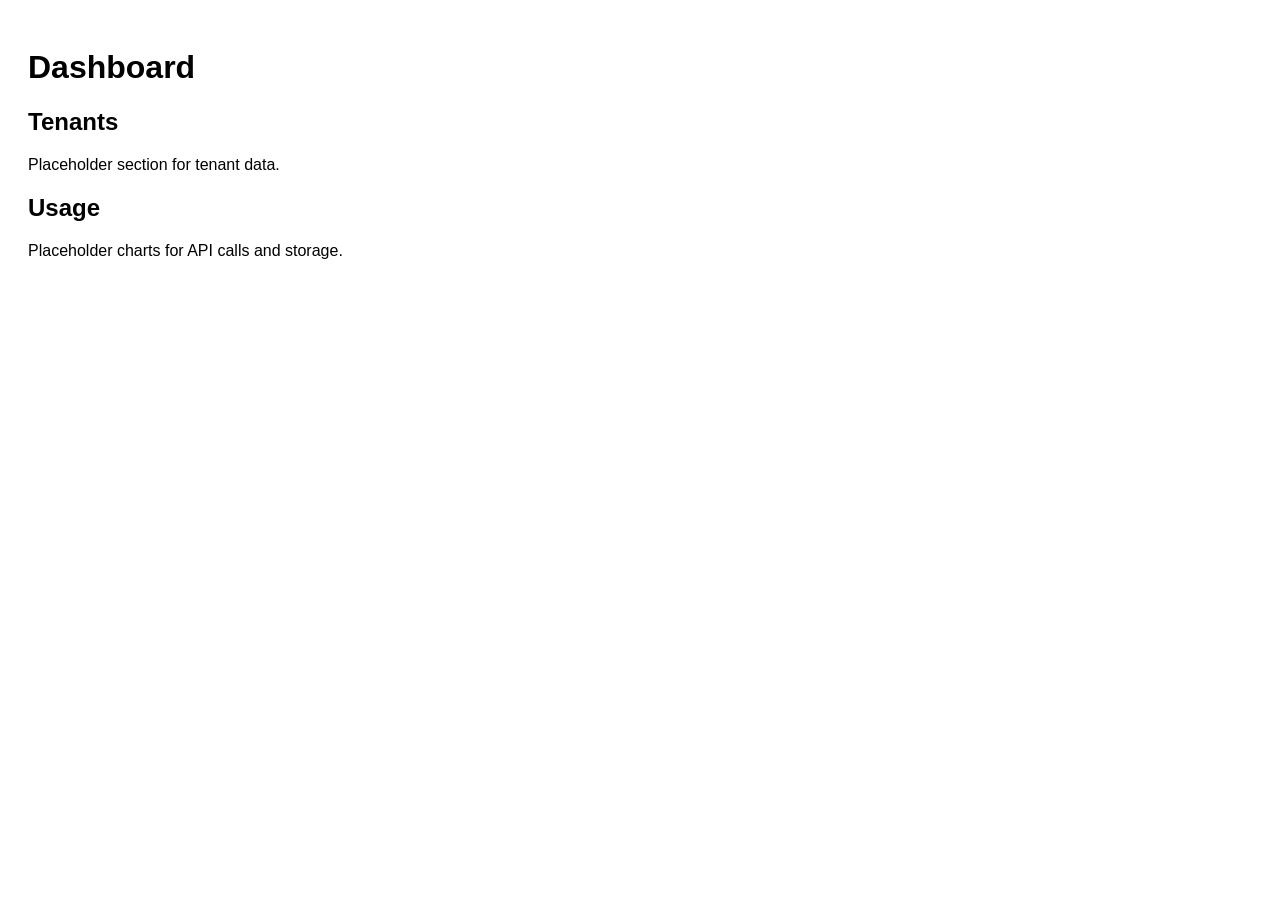
==== frontend/dashboard.html @ 9f78e93d "initial scaffold" ====
<!DOCTYPE html>
<html lang="en">
<head>
	<meta charset="UTF-8">
	<meta name="viewport" content="width=device-width, initial-scale=1.0">
	<title>Workspace Dashboard</title>
	<link rel="stylesheet" href="styles.css">
</head>
<body>
	<main class="container">
		<h1>Dashboard</h1>
		<section class="card">
			<h2>Tenants</h2>
			<p>Placeholder section for tenant data.</p>
		</section>
		<section class="card">
			<h2>Usage</h2>
			<p>Placeholder charts for API calls and storage.</p>
		</section>
	</main>
</body>
</html>
---- frontend/styles.css ----
body { font-family: Arial, sans-serif; padding: 20px; }
button { padding: 10px 14px; }
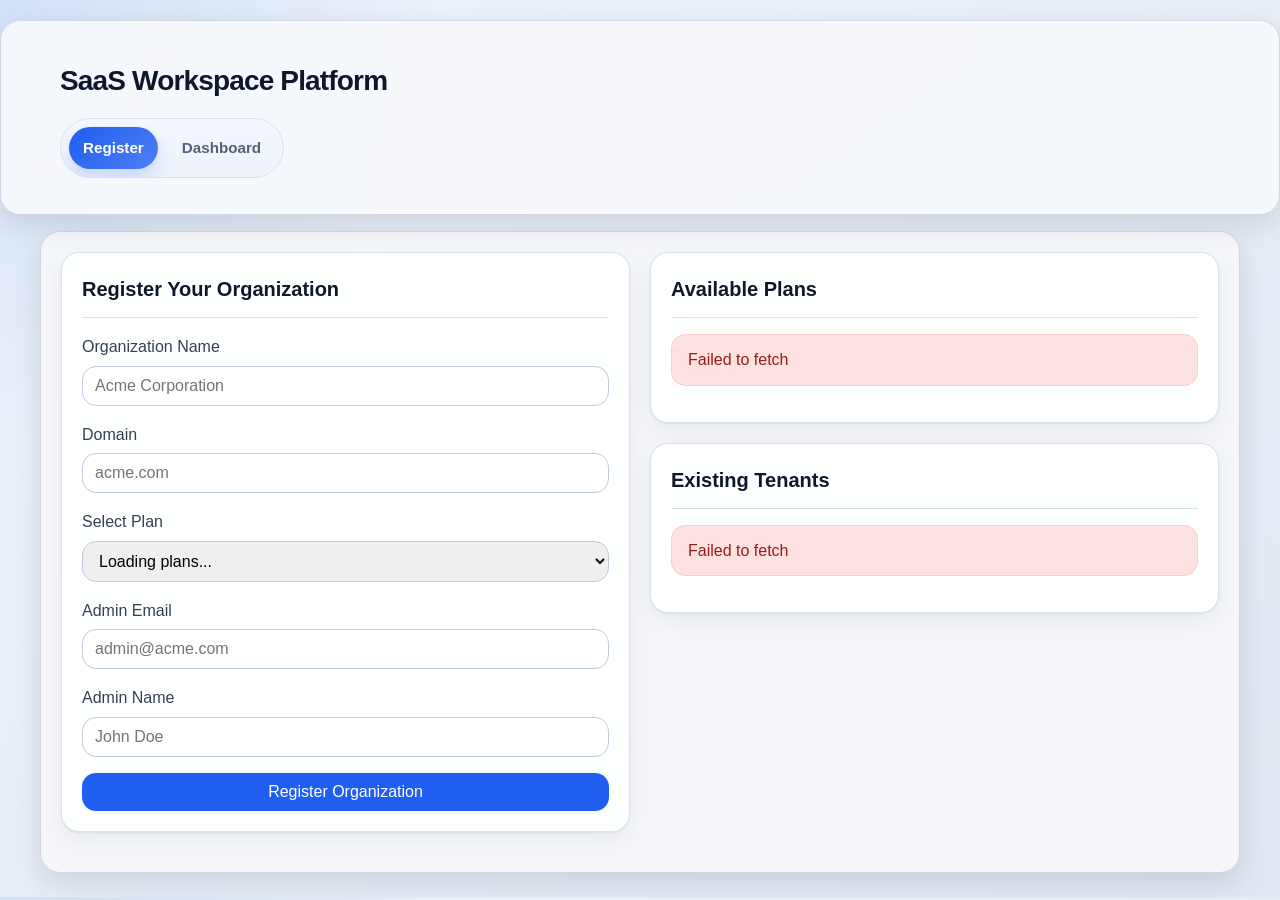
==== commit e4af180b: "Refine frontend and update project docs" ====
--- a/frontend/dashboard.html
+++ b/frontend/dashboard.html
@@ -1,22 +1,233 @@
 <!DOCTYPE html>
 <html lang="en">
 <head>
-	<meta charset="UTF-8">
-	<meta name="viewport" content="width=device-width, initial-scale=1.0">
-	<title>Workspace Dashboard</title>
-	<link rel="stylesheet" href="styles.css">
+    <meta charset="UTF-8">
+    <meta name="viewport" content="width=device-width, initial-scale=1.0">
+    <title>Dashboard - SaaS Workspace</title>
+    <link rel="stylesheet" href="styles.css">
 </head>
-<body>
-	<main class="container">
-		<h1>Dashboard</h1>
-		<section class="card">
-			<h2>Tenants</h2>
-			<p>Placeholder section for tenant data.</p>
-		</section>
-		<section class="card">
-			<h2>Usage</h2>
-			<p>Placeholder charts for API calls and storage.</p>
-		</section>
-	</main>
+<body class="dashboard-page">
+    <header class="header">
+        <div class="container">
+            <div class="flex flex-between flex-center">
+                <div>
+                    <h1>SaaS Workspace Platform</h1>
+                    <div style="color: var(--gray-600); margin-top: 4px;">Overview and navigation hub</div>
+                </div>
+                <div id="tenant-info" style="text-align: right;">
+                    <span id="tenant-name">Loading...</span>
+                    <button class="btn btn-sm btn-primary" onclick="window.location.href='index.html'" style="margin-left: 12px;">+ New Tenant</button>
+                    <button class="btn btn-sm btn-outline" onclick="switchTenant()" style="margin-left: 12px;">Switch</button>
+                    <button class="btn btn-sm btn-outline" onclick="window.location.href='settings.html'" style="margin-left: 8px;">Settings</button>
+                </div>
+            </div>
+            <nav class="nav">
+                <a href="dashboard.html" class="active">Dashboard</a>
+                <a href="workspaces.html">Workspaces</a>
+                <a href="users.html">Users</a>
+                <a href="usage.html">Usage</a>
+                <a href="invoices.html">Invoices</a>
+                <a href="settings.html">Settings</a>
+            </nav>
+        </div>
+    </header>
+
+    <main class="container">
+        <section class="card hero-card mb-4">
+            <div class="flex flex-between flex-center gap-4 hero-card-inner">
+                <div>
+                    <div class="eyebrow">Multi-tenant workspace overview</div>
+                    <h2 style="margin: 6px 0 10px; border: none; padding: 0;">Shared database, isolated tenant data, usage-based billing</h2>
+                    <p class="hero-copy">This page is the tenant home screen: current plan, team size, monthly activity, billing status, and shortcuts in one place.</p>
+                </div>
+                <div class="hero-points">
+                    <div class="hero-point"><strong>Tenant snapshot</strong><span>See the organization, plan, and domain.</span></div>
+                    <div class="hero-point"><strong>Activity pulse</strong><span>Track usage and billing movement this month.</span></div>
+                    <div class="hero-point"><strong>Fast actions</strong><span>Jump to the focused pages from here.</span></div>
+                </div>
+            </div>
+        </section>
+
+        <div class="grid grid-4 mb-4">
+            <div class="stat-card">
+                <h3>Workspaces</h3>
+                <div class="value" id="stat-workspaces">-</div>
+            </div>
+            <div class="stat-card">
+                <h3>Users</h3>
+                <div class="value" id="stat-users">-</div>
+            </div>
+            <div class="stat-card">
+                <h3>Pending Invoices</h3>
+                <div class="value" id="stat-invoices">-</div>
+            </div>
+            <div class="stat-card">
+                <h3>API Calls (Month)</h3>
+                <div class="value" id="stat-api-calls">-</div>
+            </div>
+        </div>
+
+        <div class="grid grid-3 mb-4">
+            <div class="card">
+                <div class="flex flex-between flex-center mb-4">
+                    <h2 style="margin: 0; border: none; padding: 0;">Tenant Snapshot</h2>
+                </div>
+                <div id="tenant-summary"></div>
+            </div>
+
+            <div class="card">
+                <div class="flex flex-between flex-center mb-4">
+                    <h2 style="margin: 0; border: none; padding: 0;">This Month</h2>
+                </div>
+                <div class="grid grid-2" id="month-summary"></div>
+            </div>
+
+            <div class="card">
+                <div class="flex flex-between flex-center mb-4">
+                    <h2 style="margin: 0; border: none; padding: 0;">Quick Actions</h2>
+                </div>
+                <div class="dashboard-quick-actions">
+                    <a class="dashboard-action" href="workspaces.html">
+                        <strong>Workspaces</strong>
+                        <span>Manage deployments and workspace records</span>
+                    </a>
+                    <a class="dashboard-action" href="usage.html">
+                        <strong>Usage</strong>
+                        <span>Log usage events and review trends</span>
+                    </a>
+                    <a class="dashboard-action" href="invoices.html">
+                        <strong>Invoices</strong>
+                        <span>Generate billing records and mark paid</span>
+                    </a>
+                    <a class="dashboard-action" href="settings.html">
+                        <strong>Settings</strong>
+                        <span>Update tenant profile or delete tenant</span>
+                    </a>
+                </div>
+            </div>
+        </div>
+
+        <div class="grid grid-2">
+            <div class="card">
+                <div class="flex flex-between flex-center mb-4">
+                    <h2 style="margin: 0; border: none; padding: 0;">Recent Usage</h2>
+                    <a class="btn btn-sm btn-outline" href="usage.html">Open Usage</a>
+                </div>
+                <div id="recent-usage-list">
+                    <div class="loading"><div class="spinner"></div></div>
+                </div>
+            </div>
+
+            <div class="card">
+                <div class="flex flex-between flex-center mb-4">
+                    <h2 style="margin: 0; border: none; padding: 0;">Recent Billing</h2>
+                    <a class="btn btn-sm btn-outline" href="invoices.html">Open Invoices</a>
+                </div>
+                <div id="recent-invoices-list">
+                    <div class="loading"><div class="spinner"></div></div>
+                </div>
+            </div>
+        </div>
+    </main>
+
+    <script src="script.js"></script>
+    <script>
+        let currentTenantId = null;
+        let currentTenant = null;
+
+        document.addEventListener('DOMContentLoaded', async () => {
+            currentTenantId = getCurrentTenantId();
+            if (!currentTenantId) {
+                window.location.href = 'index.html';
+                return;
+            }
+
+            try {
+                currentTenant = await api.getTenant(currentTenantId);
+                document.getElementById('tenant-name').textContent = currentTenant.name;
+                await loadSummary();
+            } catch (error) {
+                console.error('Failed to load dashboard summary:', error);
+            }
+        });
+
+        async function loadSummary() {
+            const [workspaces, users, invoices, usage] = await Promise.all([
+                api.getWorkspaces(currentTenantId),
+                api.getUsers(currentTenantId),
+                api.getInvoices(currentTenantId),
+                api.getUsage(currentTenantId)
+            ]);
+
+            const now = new Date();
+            const startOfMonth = new Date(now.getFullYear(), now.getMonth(), 1).toISOString().split('T')[0];
+            const endOfMonth = new Date(now.getFullYear(), now.getMonth() + 1, 0).toISOString().split('T')[0];
+
+            let totalApiCalls = 0;
+            try {
+                const usageSummary = await api.getUsageSummary(currentTenantId, startOfMonth, endOfMonth);
+                totalApiCalls = usageSummary.total_api_calls || 0;
+            } catch {
+                totalApiCalls = 0;
+            }
+
+            const totalStorage = usage.reduce((sum, row) => sum + Number(row.storage_mb || 0), 0);
+            const runningWorkspaces = workspaces.length;
+            const paidInvoices = invoices.filter((invoice) => invoice.status === 'paid').length;
+            const pendingInvoices = invoices.filter((invoice) => invoice.status === 'pending').length;
+
+            document.getElementById('stat-workspaces').textContent = workspaces.length;
+            document.getElementById('stat-users').textContent = users.length;
+            document.getElementById('stat-invoices').textContent = pendingInvoices;
+            document.getElementById('stat-api-calls').textContent = totalApiCalls.toLocaleString();
+
+            document.getElementById('tenant-summary').innerHTML = `
+                <div class="dashboard-meta-stack">
+                    <div><span>Tenant</span><strong>${currentTenant.name}</strong></div>
+                    <div><span>Domain</span><strong>${currentTenant.domain || '-'}</strong></div>
+                    <div><span>Plan ID</span><strong>#${currentTenant.plan_id}</strong></div>
+                    <div><span>Workspaces</span><strong>${runningWorkspaces}</strong></div>
+                </div>
+            `;
+
+            document.getElementById('month-summary').innerHTML = `
+                <div class="stat-card"><h3>Paid Invoices</h3><div class="value">${paidInvoices}</div></div>
+                <div class="stat-card"><h3>Storage</h3><div class="value">${totalStorage.toFixed(2)} MB</div></div>
+                <div class="stat-card"><h3>Usage Records</h3><div class="value">${usage.length}</div></div>
+                <div class="stat-card"><h3>Team Members</h3><div class="value">${users.length}</div></div>
+            `;
+
+            const recentUsage = usage.slice(0, 4);
+            document.getElementById('recent-usage-list').innerHTML = recentUsage.length === 0
+                ? '<div class="empty-state"><h3>No usage yet</h3><p>Record usage on the Usage page to build activity history.</p></div>'
+                : `<div class="timeline">${recentUsage.map(row => `
+                    <div class="timeline-item">
+                        <div class="timeline-dot"></div>
+                        <div>
+                            <strong>${formatDate(row.usage_date)}</strong>
+                            <p>${row.api_calls.toLocaleString()} API calls • ${Number(row.storage_mb).toFixed(2)} MB • Workspace ${row.workspace_id}</p>
+                        </div>
+                    </div>
+                `).join('')}</div>`;
+
+            const recentInvoices = invoices.slice(0, 4);
+            document.getElementById('recent-invoices-list').innerHTML = recentInvoices.length === 0
+                ? '<div class="empty-state"><h3>No invoices yet</h3><p>Generate an invoice from the Invoices page.</p></div>'
+                : `<div class="timeline">${recentInvoices.map(invoice => `
+                    <div class="timeline-item">
+                        <div class="timeline-dot timeline-dot-billing"></div>
+                        <div>
+                            <strong>${formatDate(invoice.period_start)} - ${formatDate(invoice.period_end)}</strong>
+                            <p>${formatCurrency(invoice.total_amount)} • ${invoice.status}</p>
+                        </div>
+                    </div>
+                `).join('')}</div>`;
+        }
+
+        function switchTenant() {
+            localStorage.removeItem('currentTenantId');
+            window.location.href = 'index.html';
+        }
+    </script>
 </body>
-</html>
+</html>
--- a/frontend/styles.css
+++ b/frontend/styles.css
@@ -1,2 +1,887 @@
-body { font-family: Arial, sans-serif; padding: 20px; }
-button { padding: 10px 14px; }
+/* CSS Variables */
+:root {
+    --primary: #1f5ef0;
+    --primary-hover: #184bc4;
+    --success: #0f9d74;
+    --warning: #c98912;
+    --danger: #d94655;
+    --gray-50: #f6f8fc;
+    --gray-100: #edf2f7;
+    --gray-200: #d9e2ee;
+    --gray-300: #bfcadc;
+    --gray-600: #526277;
+    --gray-700: #334155;
+    --gray-800: #1e293b;
+    --gray-900: #0f172a;
+    --white: #ffffff;
+    --shadow: 0 1px 2px rgba(15, 23, 42, 0.08), 0 8px 24px rgba(15, 23, 42, 0.06);
+    --shadow-md: 0 10px 28px rgba(15, 23, 42, 0.12);
+    --radius: 14px;
+}
+
+/* Reset */
+* {
+    margin: 0;
+    padding: 0;
+    box-sizing: border-box;
+}
+
+body {
+    font-family: "Aptos", "Segoe UI Variable", "Trebuchet MS", sans-serif;
+    background: var(--gray-50);
+    color: var(--gray-800);
+    line-height: 1.6;
+}
+
+/* Layout */
+.container {
+    max-width: 1200px;
+    margin: 0 auto;
+    padding: 20px;
+}
+
+/* Header */
+.header {
+    background: rgba(255, 255, 255, 0.88);
+    backdrop-filter: blur(12px);
+    border: 1px solid rgba(209, 217, 229, 0.9);
+    border-radius: 20px;
+    padding: 18px 24px 16px;
+    box-shadow: var(--shadow-md);
+    margin: 20px auto 22px;
+    max-width: 1280px;
+}
+
+.header h1 {
+    font-size: 1.75rem;
+    color: var(--gray-900);
+    letter-spacing: -0.03em;
+}
+
+.nav {
+    display: flex;
+    gap: 10px;
+    margin-top: 14px;
+    padding: 8px;
+    border-radius: 999px;
+    background: linear-gradient(180deg, #f5f8fd 0%, #eef3fb 100%);
+    border: 1px solid var(--gray-200);
+    width: fit-content;
+    max-width: 100%;
+    overflow-x: auto;
+}
+
+.nav a {
+    color: var(--gray-600);
+    text-decoration: none;
+    padding: 9px 14px;
+    border-radius: 999px;
+    font-size: 0.95rem;
+    font-weight: 600;
+    white-space: nowrap;
+    transition: all 0.2s;
+}
+
+.nav a:hover,
+.nav a.active {
+    background: linear-gradient(135deg, var(--primary) 0%, #4f7ff4 100%);
+    color: var(--white);
+    box-shadow: 0 10px 18px rgba(31, 94, 240, 0.18);
+}
+
+/* Cards */
+.card {
+    background: rgba(255, 255, 255, 0.9);
+    border: 1px solid rgba(215, 224, 236, 0.95);
+    border-radius: 18px;
+    box-shadow: var(--shadow);
+    padding: 20px;
+    margin-bottom: 20px;
+}
+
+.card h2 {
+    font-size: 1.25rem;
+    margin-bottom: 16px;
+    color: var(--gray-900);
+    border-bottom: 1px solid var(--gray-200);
+    padding-bottom: 12px;
+}
+
+/* Grid */
+.grid {
+    display: grid;
+    gap: 20px;
+}
+
+.grid-2 {
+    grid-template-columns: repeat(2, 1fr);
+}
+
+.grid-3 {
+    grid-template-columns: repeat(3, 1fr);
+}
+
+.grid-4 {
+    grid-template-columns: repeat(4, 1fr);
+}
+
+@media (max-width: 768px) {
+    .grid-2, .grid-3, .grid-4 {
+        grid-template-columns: 1fr;
+    }
+}
+
+/* Forms */
+.form-group {
+    margin-bottom: 16px;
+}
+
+.form-group label {
+    display: block;
+    margin-bottom: 6px;
+    font-weight: 500;
+    color: var(--gray-700);
+}
+
+.form-group input,
+.form-group select {
+    width: 100%;
+    padding: 10px 12px;
+    border: 1px solid var(--gray-300);
+    border-radius: var(--radius);
+    font-size: 1rem;
+    transition: border-color 0.2s;
+}
+
+.form-group input:focus,
+.form-group select:focus {
+    outline: none;
+    border-color: var(--primary);
+}
+
+/* Buttons */
+.btn {
+    display: inline-flex;
+    align-items: center;
+    justify-content: center;
+    padding: 10px 20px;
+    border: none;
+    border-radius: var(--radius);
+    font-size: 1rem;
+    font-weight: 500;
+    cursor: pointer;
+    transition: all 0.2s;
+}
+
+.btn-primary {
+    background: var(--primary);
+    color: var(--white);
+}
+
+.btn-primary:hover {
+    background: var(--primary-hover);
+}
+
+.btn-success {
+    background: var(--success);
+    color: var(--white);
+}
+
+.btn-danger {
+    background: var(--danger);
+    color: var(--white);
+}
+
+.btn-outline {
+    background: transparent;
+    border: 1px solid var(--gray-300);
+    color: var(--gray-700);
+}
+
+.btn-outline:hover {
+    background: var(--gray-100);
+}
+
+.btn-sm {
+    padding: 6px 12px;
+    font-size: 0.875rem;
+}
+
+/* Tables */
+.table-container {
+    overflow-x: auto;
+}
+
+table {
+    width: 100%;
+    border-collapse: collapse;
+}
+
+th, td {
+    padding: 12px;
+    text-align: left;
+    border-bottom: 1px solid var(--gray-200);
+}
+
+th {
+    background: var(--gray-50);
+    font-weight: 600;
+    color: var(--gray-700);
+}
+
+tr:hover {
+    background: var(--gray-50);
+}
+
+/* Status badges */
+.badge {
+    display: inline-block;
+    padding: 4px 10px;
+    border-radius: 20px;
+    font-size: 0.75rem;
+    font-weight: 500;
+}
+
+.badge-success {
+    background: #d1fae5;
+    color: #065f46;
+}
+
+.badge-warning {
+    background: #fef3c7;
+    color: #92400e;
+}
+
+.badge-danger {
+    background: #fee2e2;
+    color: #991b1b;
+}
+
+.badge-info {
+    background: #dbeafe;
+    color: #1e40af;
+}
+
+/* Stats */
+.stat-card {
+    background: linear-gradient(180deg, rgba(255,255,255,0.96) 0%, rgba(244,248,255,0.98) 100%);
+    border-radius: 18px;
+    padding: 20px;
+    box-shadow: var(--shadow);
+    border: 1px solid rgba(215, 224, 236, 0.95);
+}
+
+.stat-card h3 {
+    font-size: 0.875rem;
+    color: var(--gray-600);
+    margin-bottom: 8px;
+}
+
+.stat-card .value {
+    font-size: 2rem;
+    font-weight: 700;
+    color: var(--gray-900);
+}
+
+.stat-card .change {
+    font-size: 0.875rem;
+    margin-top: 4px;
+}
+
+.stat-card .change.positive {
+    color: var(--success);
+}
+
+.stat-card .change.negative {
+    color: var(--danger);
+}
+
+/* Alerts */
+.alert {
+    padding: 12px 16px;
+    border-radius: var(--radius);
+    margin-bottom: 16px;
+}
+
+.alert-success {
+    background: #d1fae5;
+    color: #065f46;
+    border: 1px solid #a7f3d0;
+}
+
+.alert-error {
+    background: #fee2e2;
+    color: #991b1b;
+    border: 1px solid #fecaca;
+}
+
+.alert-info {
+    background: #dbeafe;
+    color: #1e40af;
+    border: 1px solid #bfdbfe;
+}
+
+.alert-warning {
+    background: #fff7ed;
+    color: #9a3412;
+    border: 1px solid #fed7aa;
+}
+
+/* Modal */
+.modal-overlay {
+    display: none;
+    position: fixed;
+    top: 0;
+    left: 0;
+    width: 100%;
+    height: 100%;
+    background: rgba(0, 0, 0, 0.5);
+    z-index: 1000;
+    align-items: center;
+    justify-content: center;
+}
+
+.modal-overlay.active {
+    display: flex;
+}
+
+.modal {
+    background: var(--white);
+    border-radius: var(--radius);
+    padding: 24px;
+    width: 100%;
+    max-width: 500px;
+    max-height: 90vh;
+    overflow-y: auto;
+}
+
+.modal-large {
+    max-width: 900px;
+}
+
+.modal h2 {
+    margin-bottom: 20px;
+}
+
+.modal-actions {
+    display: flex;
+    gap: 12px;
+    justify-content: flex-end;
+    margin-top: 20px;
+}
+
+/* Loading */
+.loading {
+    text-align: center;
+    padding: 40px;
+    color: var(--gray-600);
+}
+
+.spinner {
+    display: inline-block;
+    width: 30px;
+    height: 30px;
+    border: 3px solid var(--gray-200);
+    border-top-color: var(--primary);
+    border-radius: 50%;
+    animation: spin 0.8s linear infinite;
+}
+
+@keyframes spin {
+    to { transform: rotate(360deg); }
+}
+
+/* Empty state */
+.empty-state {
+    text-align: center;
+    padding: 40px;
+    color: var(--gray-600);
+}
+
+.empty-state h3 {
+    margin-bottom: 8px;
+    color: var(--gray-700);
+}
+
+/* Utility */
+.text-center { text-align: center; }
+.text-right { text-align: right; }
+.mt-4 { margin-top: 16px; }
+.mb-4 { margin-bottom: 16px; }
+.flex { display: flex; }
+.flex-between { justify-content: space-between; }
+.flex-center { align-items: center; }
+.gap-2 { gap: 8px; }
+.gap-4 { gap: 16px; }
+
+/* -------------------------------------------------------------------------- */
+/* Enterprise Dashboard Theme (Reference-inspired)                            */
+/* -------------------------------------------------------------------------- */
+
+.dashboard-page {
+    background:
+        radial-gradient(circle at top left, rgba(31, 94, 240, 0.14), transparent 30%),
+        radial-gradient(circle at top right, rgba(15, 157, 116, 0.10), transparent 28%),
+        linear-gradient(180deg, #eef3fa 0%, #e5ecf4 50%, #dde5ef 100%);
+    min-height: 100vh;
+}
+
+.dashboard-page .header {
+    background: rgba(247, 249, 253, 0.9);
+    border: 1px solid rgba(207, 215, 227, 0.95);
+    border-radius: 20px;
+    box-shadow: var(--shadow-md);
+    margin: 20px auto 16px;
+    max-width: 1280px;
+    padding: 18px 22px 16px;
+}
+
+.dashboard-page .header .nav {
+    display: flex;
+    width: 100%;
+    margin-top: 16px;
+    flex-wrap: wrap;
+}
+
+.dashboard-page .container {
+    max-width: 1280px;
+}
+
+.dashboard-page .header .container {
+    max-width: none;
+    margin: 0;
+    padding: 0;
+}
+
+.dashboard-page .header .flex-between {
+    align-items: center;
+}
+
+.dashboard-page .header h1 {
+    font-size: 2rem;
+    letter-spacing: -0.04em;
+}
+
+.dashboard-page .nav {
+    margin-top: 14px;
+    display: flex;
+    flex-direction: row;
+    gap: 10px;
+    border: 1px solid rgba(207, 215, 227, 0.95);
+    padding: 8px;
+    background: rgba(255, 255, 255, 0.7);
+}
+
+.dashboard-page .nav a {
+    border-radius: 999px;
+    padding: 9px 14px;
+    font-weight: 600;
+    border: 1px solid transparent;
+}
+
+.dashboard-page .nav a:hover,
+.dashboard-page .nav a.active {
+    background: linear-gradient(135deg, var(--primary) 0%, #4f7ff4 100%);
+    color: #fff;
+    border-color: transparent;
+    box-shadow: 0 10px 18px rgba(31, 94, 240, 0.18);
+}
+
+.dashboard-page main.container {
+    background: rgba(247, 249, 252, 0.86);
+    border: 1px solid rgba(207, 215, 227, 0.95);
+    border-radius: 20px;
+    box-shadow: var(--shadow-md);
+    margin-bottom: 24px;
+    padding: 18px;
+    display: block;
+    max-width: none;
+    width: calc(100% - 48px);
+    margin-left: auto;
+    margin-right: auto;
+}
+
+.dashboard-page .card {
+    border: 1px solid rgba(215, 224, 236, 0.9);
+    border-radius: 18px;
+}
+
+.dashboard-shell {
+    display: flex;
+    gap: 18px;
+    align-items: flex-start;
+    width: 100%;
+}
+
+.dashboard-sidebar {
+    flex: 0 0 220px;
+    gap: 18px;
+    position: sticky;
+    top: 20px;
+    background: #f9fbff;
+    border: 1px solid #d6dfea;
+    border-radius: 14px;
+    padding: 16px 14px;
+    box-shadow: inset 0 1px 0 rgba(255, 255, 255, 0.65);
+    min-height: calc(100vh - 140px);
+    display: flex;
+    flex-direction: column;
+    gap: 10px;
+}
+
+.sidebar-brand {
+    font-size: 1rem;
+    font-weight: 800;
+    color: #0f172a;
+    margin-bottom: 6px;
+    padding-left: 4px;
+}
+
+.sidebar-link {
+    display: flex;
+    align-items: center;
+    gap: 10px;
+    padding: 11px 12px;
+    border-radius: 10px;
+    color: #334155;
+    text-decoration: none;
+    border: 1px solid transparent;
+    background: transparent;
+    font-weight: 600;
+}
+
+.sidebar-link:hover,
+.sidebar-link.active {
+    background: #e7eefc;
+    color: #1d4ed8;
+    border-color: #c8d8fb;
+}
+
+.sidebar-footer {
+    margin-top: auto;
+    padding: 12px;
+    border-radius: 12px;
+    background: #eef3fb;
+    border: 1px solid #d9e3f1;
+}
+
+.sidebar-footer-label {
+    font-size: 0.74rem;
+    text-transform: uppercase;
+    letter-spacing: 0.06em;
+    color: #64748b;
+    margin-bottom: 4px;
+}
+
+.sidebar-footer-value {
+    font-size: 0.95rem;
+    font-weight: 700;
+    color: #0f172a;
+}
+
+.dashboard-content {
+    min-width: 0;
+    flex: 1 1 auto;
+}
+
+.dashboard-page .hero-card {
+    grid-column: auto;
+    border: 1px solid rgba(207, 215, 227, 0.95);
+    background: linear-gradient(135deg, rgba(255,255,255,0.92) 0%, rgba(246,248,252,0.82) 100%);
+}
+
+.dashboard-page .hero-card-inner {
+    align-items: flex-start;
+}
+
+.dashboard-page .eyebrow {
+    display: inline-flex;
+    align-items: center;
+    padding: 6px 10px;
+    border-radius: 999px;
+    background: linear-gradient(135deg, rgba(31, 94, 240, 0.12), rgba(15, 157, 116, 0.10));
+    color: #17367b;
+    font-size: 0.78rem;
+    font-weight: 700;
+    letter-spacing: 0.04em;
+    text-transform: uppercase;
+}
+
+.dashboard-page .hero-copy {
+    max-width: 780px;
+    color: var(--gray-700);
+    font-size: 1rem;
+}
+
+.dashboard-page .hero-points {
+    min-width: 280px;
+    display: grid;
+    gap: 10px;
+}
+
+.dashboard-page .hero-point {
+    padding: 12px 14px;
+    border: 1px solid rgba(215, 224, 236, 0.95);
+    border-radius: 14px;
+    background: rgba(255, 255, 255, 0.92);
+}
+
+.dashboard-page .hero-point strong {
+    display: block;
+    margin-bottom: 4px;
+    color: #0f172a;
+}
+
+.dashboard-page .hero-point span {
+    color: var(--gray-600);
+    font-size: 0.92rem;
+}
+
+.dashboard-page .hero-flow {
+    display: flex;
+    flex-wrap: wrap;
+    gap: 10px;
+}
+
+.dashboard-page .hero-flow span {
+    padding: 8px 12px;
+    border-radius: 999px;
+    background: #eef3fa;
+    color: #334155;
+    border: 1px solid #d9e2ef;
+    font-size: 0.88rem;
+    font-weight: 600;
+}
+
+.dashboard-meta-stack {
+    display: grid;
+    gap: 12px;
+}
+
+.dashboard-meta-stack div {
+    padding: 14px 16px;
+    border-radius: 14px;
+    background: linear-gradient(180deg, rgba(255, 255, 255, 0.95) 0%, rgba(242, 247, 253, 0.92) 100%);
+    border: 1px solid rgba(215, 224, 236, 0.95);
+}
+
+.dashboard-meta-stack span {
+    display: block;
+    font-size: 0.74rem;
+    text-transform: uppercase;
+    letter-spacing: 0.08em;
+    color: var(--gray-600);
+    margin-bottom: 4px;
+}
+
+.dashboard-meta-stack strong {
+    font-size: 1.05rem;
+    color: var(--gray-900);
+}
+
+.dashboard-quick-actions {
+    display: grid;
+    grid-template-columns: repeat(2, minmax(0, 1fr));
+    gap: 12px;
+}
+
+.dashboard-action {
+    display: block;
+    padding: 16px;
+    border-radius: 16px;
+    border: 1px solid rgba(215, 224, 236, 0.95);
+    background: linear-gradient(180deg, rgba(255, 255, 255, 0.96) 0%, rgba(242, 247, 253, 0.98) 100%);
+    text-decoration: none;
+    color: inherit;
+    transition: transform 0.18s ease, box-shadow 0.18s ease, border-color 0.18s ease;
+}
+
+.dashboard-action strong {
+    display: block;
+    margin-bottom: 4px;
+    color: var(--gray-900);
+}
+
+.dashboard-action span {
+    color: var(--gray-600);
+    font-size: 0.94rem;
+}
+
+.dashboard-action:hover {
+    transform: translateY(-2px);
+    border-color: rgba(31, 94, 240, 0.25);
+    box-shadow: 0 14px 26px rgba(31, 94, 240, 0.10);
+}
+
+.timeline {
+    display: grid;
+    gap: 12px;
+}
+
+.timeline-item {
+    display: flex;
+    align-items: flex-start;
+    gap: 12px;
+    padding: 14px 0;
+    border-bottom: 1px solid rgba(215, 224, 236, 0.85);
+}
+
+.timeline-item:last-child {
+    border-bottom: none;
+    padding-bottom: 0;
+}
+
+.timeline-item strong {
+    display: block;
+    color: var(--gray-900);
+    margin-bottom: 2px;
+}
+
+.timeline-item p {
+    color: var(--gray-600);
+    font-size: 0.94rem;
+}
+
+.timeline-dot {
+    width: 12px;
+    height: 12px;
+    margin-top: 6px;
+    border-radius: 999px;
+    background: linear-gradient(135deg, var(--primary) 0%, #7c9ef8 100%);
+    box-shadow: 0 0 0 6px rgba(31, 94, 240, 0.08);
+    flex: 0 0 auto;
+}
+
+.timeline-dot-billing {
+    background: linear-gradient(135deg, var(--success) 0%, #41d6a5 100%);
+    box-shadow: 0 0 0 6px rgba(15, 157, 116, 0.08);
+}
+
+@media (max-width: 768px) {
+    .dashboard-quick-actions {
+        grid-template-columns: 1fr;
+    }
+}
+
+.dashboard-page .stat-card {
+    border: 1px solid rgba(215, 224, 236, 0.95);
+    border-radius: 18px;
+    box-shadow: none;
+    padding: 14px 16px;
+}
+
+.dashboard-page .stat-card .value {
+    font-size: 1.9rem;
+}
+
+.dashboard-page table {
+    border: 1px solid #dce3ed;
+    border-radius: 8px;
+    overflow: hidden;
+}
+
+.dashboard-page th,
+.dashboard-page td {
+    padding: 10px 10px;
+    font-size: 0.92rem;
+}
+
+.dashboard-page th {
+    background: #f6f8fc;
+}
+
+.dashboard-page .btn {
+    border-radius: 7px;
+    font-weight: 600;
+}
+
+.dashboard-page .btn-primary {
+    background: linear-gradient(135deg, var(--primary) 0%, #4f7ff4 100%);
+}
+
+.dashboard-page .btn-primary:hover {
+    background: linear-gradient(135deg, var(--primary-hover) 0%, #356cf0 100%);
+}
+
+.dashboard-page .btn-success {
+    background: linear-gradient(135deg, var(--success) 0%, #16b585 100%);
+}
+
+.dashboard-page .btn-success:hover {
+    background: linear-gradient(135deg, #0d8764 0%, #12a878 100%);
+}
+
+.dashboard-page .btn-outline {
+    border-color: rgba(207, 215, 227, 0.95);
+    background: rgba(255, 255, 255, 0.9);
+}
+
+.dashboard-page .modal {
+    border: 1px solid #cad4e2;
+    box-shadow: 0 22px 45px rgba(17, 24, 39, 0.22);
+    border-radius: 12px;
+}
+
+.dashboard-page #tenant-info {
+    display: flex;
+    align-items: center;
+}
+
+.register-page {
+    background:
+        radial-gradient(circle at top left, rgba(31, 94, 240, 0.12), transparent 28%),
+        linear-gradient(145deg, #edf3fa 0%, #e0e8f1 100%);
+}
+
+.register-page .header {
+    background: rgba(247, 249, 252, 0.92);
+    border: 1px solid rgba(207, 215, 227, 0.95);
+    border-radius: 20px;
+    box-shadow: var(--shadow-md);
+    margin: 20px auto 16px;
+    max-width: 1280px;
+}
+
+.register-page main.container {
+    background: rgba(247, 249, 252, 0.88);
+    border: 1px solid rgba(207, 215, 227, 0.95);
+    border-radius: 20px;
+    box-shadow: var(--shadow-md);
+    margin-bottom: 24px;
+    padding: 20px;
+}
+
+@media (max-width: 980px) {
+    .dashboard-shell {
+        flex-direction: column;
+    }
+
+    .dashboard-page .header .nav {
+        width: 100%;
+        flex-wrap: nowrap;
+        justify-content: flex-start;
+        overflow-x: auto;
+    }
+
+    .dashboard-sidebar {
+        position: static;
+        min-height: auto;
+        flex-basis: auto;
+        width: 100%;
+    }
+
+    .dashboard-page #tenant-info {
+        flex-wrap: wrap;
+        justify-content: flex-end;
+        gap: 8px;
+    }
+
+    .dashboard-page .hero-card-inner {
+        flex-direction: column;
+    }
+
+    .dashboard-page .hero-points {
+        min-width: 0;
+        width: 100%;
+    }
+}
